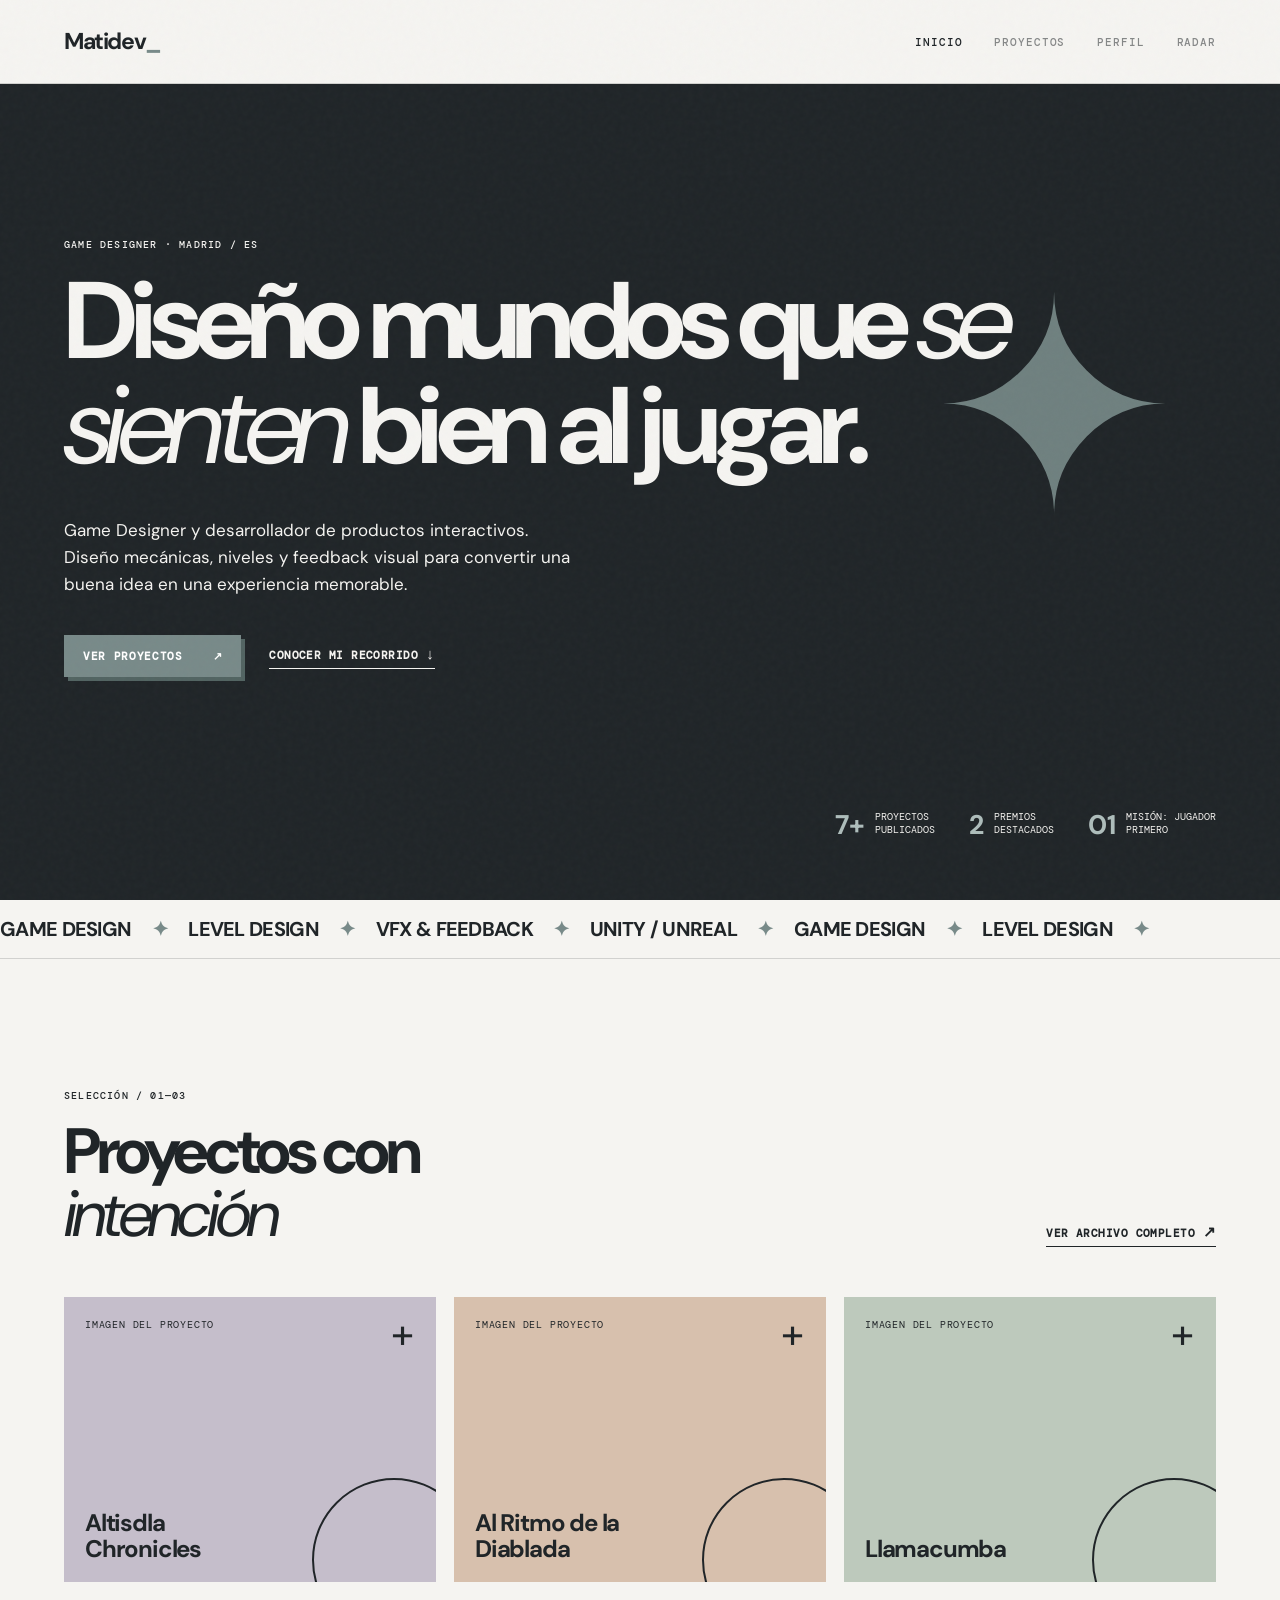
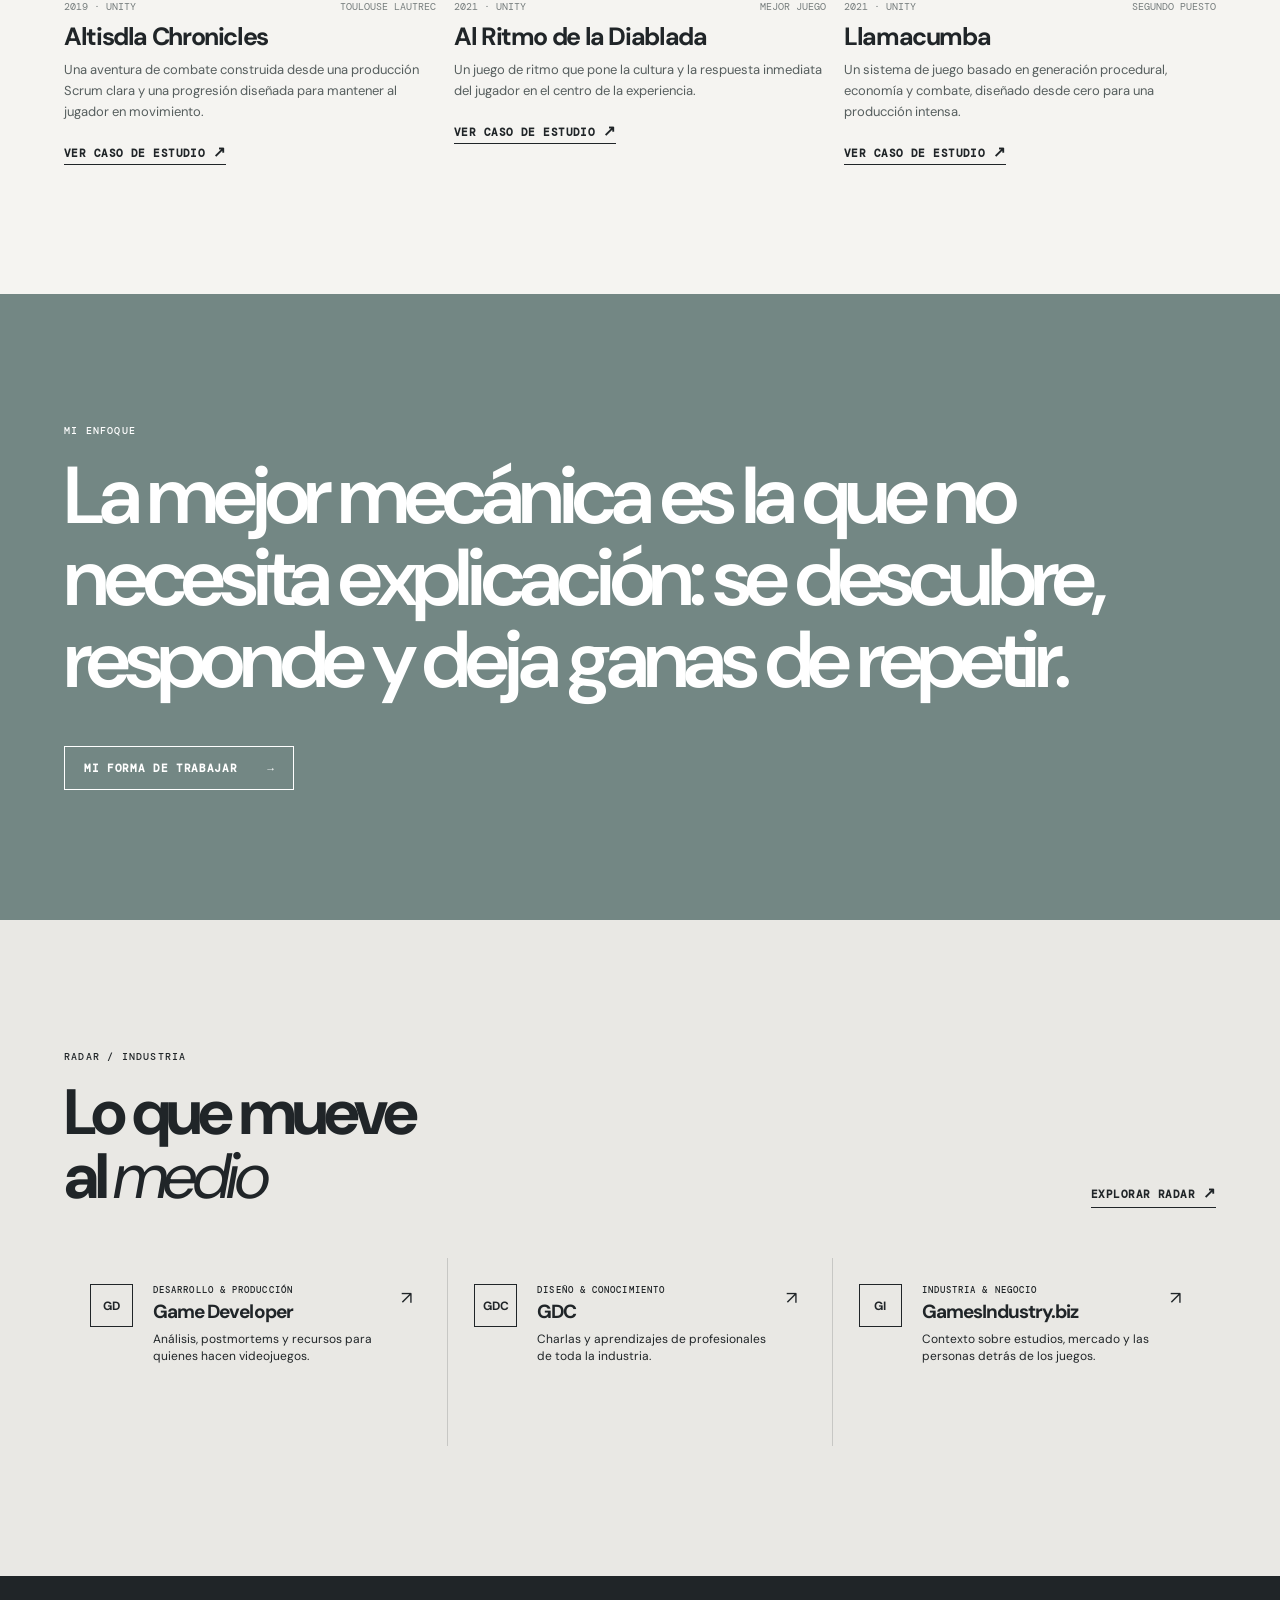
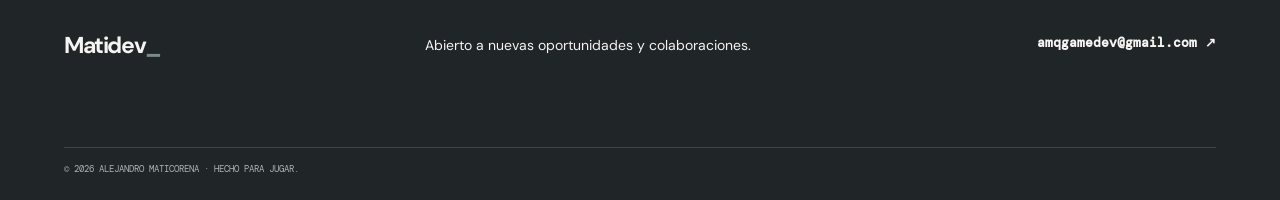
==== index.html @ 4848159c "deploy" ====
<!doctype html>
<html lang="es">
  <head>
    <meta charset="UTF-8" />
    <meta name="viewport" content="width=device-width, initial-scale=1.0" />
    <meta name="description" content="Portfolio de Alejandro Jesús Maticorena Quispe, Game Designer y desarrollador." />
    <title>AJM — Game Designer</title>
    <link rel="preconnect" href="https://fonts.googleapis.com" />
    <link rel="preconnect" href="https://fonts.gstatic.com" crossorigin />
    <link href="https://fonts.googleapis.com/css2?family=DM+Mono:wght@400;500&family=DM+Sans:ital,opsz,wght@0,9..40,400;0,9..40,500;0,9..40,600;0,9..40,700;1,9..40,400&display=swap" rel="stylesheet" />
    <link rel="stylesheet" href="assets/styles.css" />
  </head>
  <body>
    <div class="grain" aria-hidden="true"></div>
    <header class="site-header"><a class="brand" href="index.html">Matidev<span>_</span></a><button class="menu-toggle" aria-label="Abrir menú">MENU</button><nav><a class="active" href="index.html">Inicio</a><a href="projects.html">Proyectos</a><a href="about.html">Perfil</a><a href="blog.html">Radar</a></nav></header>
    <main>
      <section class="hero reveal">
        <p class="eyebrow">GAME DESIGNER · MADRID / ES</p>
        <h1>Diseño mundos que <em>se sienten</em> bien al jugar.</h1>
        <p class="hero-copy">Game Designer y desarrollador de productos interactivos. Diseño mecánicas, niveles y feedback visual para convertir una buena idea en una experiencia memorable.</p>
        <div class="hero-actions"><a class="button button-primary" href="projects.html">Ver proyectos <span>↗</span></a><a class="text-link" href="about.html">Conocer mi recorrido <span>↓</span></a></div>
        <div class="hero-stats"><div><strong>7+</strong><span>proyectos<br>publicados</span></div><div><strong>2</strong><span>premios<br>destacados</span></div><div><strong>01</strong><span>misión: jugador<br>primero</span></div></div>
      </section>
      <section class="marquee" aria-label="Especialidades"><div>GAME DESIGN <i>✦</i> LEVEL DESIGN <i>✦</i> VFX & FEEDBACK <i>✦</i> UNITY / UNREAL <i>✦</i> GAME DESIGN <i>✦</i> LEVEL DESIGN <i>✦</i></div></section>
      <section class="section featured"><div class="section-heading"><div><p class="eyebrow">SELECCIÓN / 01—03</p><h2>Proyectos con<br><em>intención</em></h2></div><a class="text-link" href="projects.html">Ver archivo completo <span>↗</span></a></div><div id="featured-projects" class="project-grid"></div></section>
      <section class="statement reveal"><p class="eyebrow">MI ENFOQUE</p><p>La mejor mecánica es la que no necesita explicación: se descubre, responde y deja ganas de repetir.</p><a href="about.html" class="button button-outline">Mi forma de trabajar <span>→</span></a></section>
      <section class="section radar-preview"><div class="section-heading"><div><p class="eyebrow">RADAR / INDUSTRIA</p><h2>Lo que mueve<br>al <em>medio</em></h2></div><a class="text-link" href="blog.html">Explorar radar <span>↗</span></a></div><div id="home-radar" class="radar-grid"></div></section>
    </main>
    <footer><a class="brand" href="index.html">Matidev<span>_</span></a><p>Abierto a nuevas oportunidades y colaboraciones.</p><a class="footer-mail" href="mailto:amqgamedev@gmail.com">amqgamedev@gmail.com ↗</a><small>© <span id="year"></span> Alejandro Maticorena · Hecho para jugar.</small></footer>
    <script src="assets/data.js"></script><script src="assets/app.js"></script>
  </body>
</html>
---- assets/styles.css ----
:root{--ink:#202528;--paper:#f5f4f1;--accent:#788a89;--accent-dark:#526462;--line:rgba(32,37,40,.17);--muted:#767d7d;--display:'DM Sans',sans-serif;--body:'DM Sans',sans-serif;--mono:'DM Mono',monospace}*{box-sizing:border-box}html{scroll-behavior:smooth}body{margin:0;background:var(--paper);color:var(--ink);font-family:var(--body);font-size:15px;line-height:1.6}.grain{pointer-events:none;position:fixed;inset:0;opacity:.035;z-index:9;background-image:url("data:image/svg+xml,%3Csvg viewBox='0 0 180 180' xmlns='http://www.w3.org/2000/svg'%3E%3Cfilter id='n'%3E%3CfeTurbulence type='fractalNoise' baseFrequency='.9' numOctaves='3' stitchTiles='stitch'/%3E%3C/filter%3E%3Crect width='100%25' height='100%25' filter='url(%23n)' opacity='.75'/%3E%3C/svg%3E")}a{color:inherit;text-decoration:none}.site-header{height:84px;border-bottom:1px solid var(--line);padding:0 max(5vw,28px);display:flex;align-items:center;justify-content:space-between;position:relative;z-index:10}.brand{font:700 23px/1 var(--display);letter-spacing:-1.4px}.brand span{color:var(--accent)}nav{display:flex;gap:32px;font:500 11px var(--mono);text-transform:uppercase;letter-spacing:.08em}nav a{opacity:.52}nav a:hover,nav a.active{opacity:1}.menu-toggle{display:none;background:transparent;border:0;font:500 11px var(--mono)}main{overflow:hidden}.hero{min-height:calc(100vh - 84px);padding:clamp(80px,12vw,160px) max(5vw,28px) 54px;position:relative;background:var(--ink);color:var(--paper)}.hero:after{content:'✦';position:absolute;right:8vw;top:22%;font-size:clamp(100px,23vw,340px);color:var(--accent);line-height:1;opacity:.9}.eyebrow{font:500 10px var(--mono);letter-spacing:.12em;text-transform:uppercase;margin:0 0 18px}.hero h1,.page-intro h1,.project-hero h1{font:700 clamp(47px,8.5vw,118px)/.97 var(--display);letter-spacing:-.07em;max-width:1050px;margin:0;position:relative;z-index:1}.hero h1 em,.page-intro em,.section-heading em,.statement em,.cta-band em{font-family:var(--display);font-weight:400;font-style:italic}.hero-copy{font-size:17px;max-width:510px;margin:37px 0;position:relative;z-index:1}.hero-actions{display:flex;gap:28px;align-items:center;position:relative;z-index:1}.button{display:inline-flex;align-items:center;justify-content:space-between;gap:30px;padding:14px 19px;font:600 11px var(--mono);text-transform:uppercase;letter-spacing:.06em;transition:transform .2s}.button:hover{transform:translate(-3px,-3px)}.button-primary{background:var(--accent);color:#fff;box-shadow:4px 4px 0 var(--accent-dark)}.button-outline{border:1px solid var(--ink)}.text-link,.card-link{font:600 11px var(--mono);text-transform:uppercase;letter-spacing:.04em;border-bottom:1px solid currentColor;padding-bottom:4px}.text-link span,.card-link span{font-size:15px}.hero-stats{position:absolute;right:5vw;bottom:62px;z-index:1;display:flex;gap:34px}.hero-stats div{display:flex;gap:10px;align-items:flex-start}.hero-stats strong{font:700 27px/1 var(--display);color:#aebdbb}.hero-stats span{font:10px/1.25 var(--mono);text-transform:uppercase}.marquee{overflow:hidden;white-space:nowrap;border-bottom:1px solid var(--line);font:700 20px var(--display);letter-spacing:-.035em;padding:16px 0}.marquee div{display:inline-block;animation:slide 22s linear infinite}.marquee i{font-style:normal;color:var(--accent);margin:0 16px}@keyframes slide{to{transform:translateX(-50%)}}.section{padding:130px max(5vw,28px)}.section-heading{display:flex;justify-content:space-between;align-items:end;margin-bottom:50px}.section-heading h2,.cta-band h2,.newsletter h2{font:700 clamp(36px,5vw,68px)/.99 var(--display);letter-spacing:-.065em;margin:0}.project-grid{display:grid;grid-template-columns:repeat(3,1fr);gap:18px}.project-card{min-width:0}.project-visual{display:block;overflow:hidden}.placeholder{height:285px;padding:21px;position:relative;display:flex;flex-direction:column;justify-content:space-between;overflow:hidden;color:var(--ink);transition:transform .35s}.project-visual:hover .placeholder{transform:scale(1.03)}.placeholder:after{content:'';position:absolute;width:160px;height:160px;border:2px solid var(--ink);border-radius:50%;right:-40px;bottom:-60px}.placeholder span{font:10px var(--mono);letter-spacing:.08em}.placeholder strong{font:700 24px/1.05 var(--display);letter-spacing:-.05em;max-width:180px;position:relative;z-index:1}.placeholder i{font:400 42px/1 var(--display);font-style:normal;position:absolute;right:22px;top:16px}.violet{background:#c5becb}.orange{background:#d7c0ad}.lime{background:#bdc9bc}.blue{background:#b8c6cb}.red{background:#cfb8b5}.pink{background:#d7c3cc}.yellow{background:#d8d1b3}.project-info{padding-top:18px}.card-meta{display:flex;justify-content:space-between;gap:12px;font:10px var(--mono);text-transform:uppercase;color:var(--muted);line-height:1.3}.project-info h3{font:700 25px/1.1 var(--display);letter-spacing:-.055em;margin:10px 0}.project-info p{font-size:13px;line-height:1.6;margin:0 0 17px;color:#565e5e}.statement{padding:130px max(5vw,28px);background:#738784;color:#fff}.statement>p:nth-child(2){font:600 clamp(36px,6.3vw,84px)/1.02 var(--display);letter-spacing:-.065em;max-width:1050px;margin:0 0 45px}.statement .button-outline{border-color:#fff}.radar-preview{background:#e9e8e4}.radar-grid{display:grid;grid-template-columns:repeat(3,1fr);gap:1px;background:var(--line)}.media-card{background:#e9e8e4;padding:26px;display:grid;grid-template-columns:46px 1fr 20px;gap:17px;min-height:188px;transition:background .2s}.media-card:hover{background:#d6dddb}.media-mark{width:43px;height:43px;border:1px solid var(--ink);display:grid;place-items:center;font:700 12px var(--display)}.media-card .eyebrow{margin:0 0 6px;font-size:9px}.media-card h3{margin:0;font:700 19px/1 var(--display);letter-spacing:-.05em}.media-card p:not(.eyebrow){margin:10px 0 0;font-size:12px;line-height:1.45}.external{font-size:18px}.page-intro{padding:clamp(75px,12vw,145px) max(5vw,28px) 76px;background:var(--ink);color:var(--paper)}.page-intro>p:last-child{max-width:480px;font-size:16px;margin:36px 0 0}.filters{padding:22px 5vw;border-bottom:1px solid var(--line);display:flex;gap:10px}.filter{background:transparent;border:1px solid var(--line);padding:7px 13px;font:10px var(--mono);text-transform:uppercase;cursor:pointer}.filter.active,.filter:hover{background:var(--ink);border-color:var(--ink);color:var(--paper)}.project-list{padding:0 5vw}.project-row{display:grid;grid-template-columns:minmax(300px,.95fr) 1.05fr;gap:clamp(30px,7vw,120px);padding:55px 0;border-bottom:1px solid var(--line);align-items:center}.project-row .placeholder{height:300px}.project-row .project-info h3{font-size:clamp(28px,4vw,50px)}.project-row .project-info p{font-size:15px;max-width:480px}.cta-band{margin:80px 5vw;padding:80px 6vw;background:#c7d0ce}.cta-band h2{margin:0 0 36px}.project-hero{padding:50px 5vw 60px;background:var(--ink);color:var(--paper)}.back-link{font:500 10px var(--mono);text-transform:uppercase}.project-hero-title{margin-top:90px;max-width:1000px}.project-hero-title>p:last-child{font-size:17px;max-width:600px;margin:30px 0 0}.project-facts{display:grid;grid-template-columns:repeat(3,1fr);max-width:750px;gap:25px;margin:80px 0 0}.project-facts span{font:10px var(--mono);text-transform:uppercase;display:block;color:#a8b0ae;margin-bottom:5px}.project-facts strong{font:600 15px var(--body)}.detail-image{margin:0 5vw;transform:translateY(-25px)}.placeholder-large{height:min(52vw,680px);padding:44px}.placeholder-large strong{font-size:clamp(45px,7vw,100px);max-width:600px}.case-study{padding:100px 12vw;display:grid;grid-template-columns:1fr 2fr;gap:90px}.roles{padding:0;margin:0;list-style:none;font:700 20px/1.4 var(--display);letter-spacing:-.04em}.roles li{border-bottom:1px solid var(--line);padding:7px 0}.large-copy{font:600 clamp(22px,3.2vw,38px)/1.2 var(--display);letter-spacing:-.05em;margin:0}.push-down{margin-top:60px}.bullet-list{padding:0;margin:0;list-style:none}.bullet-list li{border-top:1px solid var(--line);padding:16px 0;font-size:15px}.bullet-list li:before{content:'✦';color:var(--accent);margin-right:13px}.next-project{padding:100px 5vw;background:#e9e8e4}.next-project a{font:700 clamp(38px,7vw,92px)/1 var(--display);letter-spacing:-.075em}.next-project a span{color:var(--accent)}.profile-columns{padding:100px max(5vw,28px);display:grid;grid-template-columns:1.5fr .8fr;gap:13vw}.contact-card{border-top:2px solid var(--ink);padding-top:16px}.contact-card a{display:block;font:600 15px var(--mono);margin:11px 0}.contact-card>p:last-child{margin-top:30px;font-size:13px}.timeline-section,.skills-section{padding:90px max(5vw,28px);border-top:1px solid var(--line)}.timeline article{display:grid;grid-template-columns:160px 1fr;gap:40px;padding:25px 0;border-bottom:1px solid var(--line)}.timeline article>span{font:10px var(--mono)}.timeline h3{font:700 25px/1.1 var(--display);letter-spacing:-.05em;margin:0}.timeline p{font:13px var(--mono);margin:6px 0}.timeline small{color:var(--muted)}.skills-section{background:var(--ink);color:var(--paper)}.skills-grid{display:grid;grid-template-columns:repeat(3,1fr);gap:50px}.skills-grid h3{font:700 25px var(--display);letter-spacing:-.05em;margin:0 0 16px}.skills-grid p{font-size:14px;line-height:1.9;color:#cbd0cf}.radar-list{padding:0 5vw 100px}.radar-list .media-card{background:transparent;border-bottom:1px solid var(--line);padding:30px 0;grid-template-columns:90px 1fr 30px;min-height:0}.radar-list .media-mark{width:67px;height:67px;font-size:16px}.radar-list .media-card:hover{background:transparent;color:var(--accent-dark)}.radar-list .media-card h3{font-size:30px}.radar-list .media-card p:not(.eyebrow){font-size:14px;max-width:550px}.newsletter{margin:0 5vw 100px;padding:70px 7vw;background:#c5becb}.newsletter h2{max-width:760px;margin:0 0 20px}.newsletter>p:last-child{font-size:14px}footer{background:var(--ink);color:var(--paper);padding:58px 5vw 25px;display:grid;grid-template-columns:1fr 1.3fr 1fr;gap:30px;align-items:start}footer p{margin:0;font-size:14px}footer .footer-mail{text-align:right;font:600 13px var(--mono)}footer small{grid-column:1/-1;margin-top:60px;padding-top:15px;border-top:1px solid #444;font:9px var(--mono);color:#aeb4b2;text-transform:uppercase}.reveal,.project-card,.media-card,.timeline article,.skills-grid>div{opacity:0;transform:translateY(18px);transition:opacity .6s ease,transform .6s ease}.visible{opacity:1;transform:none}
@media(max-width:720px){.site-header{height:68px}.menu-toggle{display:block}nav{display:none;position:absolute;top:67px;left:0;right:0;background:var(--ink);color:var(--paper);padding:22px 5vw;flex-direction:column;gap:18px}nav.open{display:flex}.hero{min-height:650px;padding-top:85px}.hero:after{right:-4vw;top:30%;font-size:230px;opacity:.9}.hero-stats{left:5vw;right:auto;bottom:35px;gap:15px}.hero-stats strong{font-size:21px}.section{padding:75px 5vw}.section-heading{display:block}.section-heading .text-link{display:inline-block;margin-top:22px}.project-grid,.radar-grid,.skills-grid{grid-template-columns:1fr}.project-card{margin-bottom:25px}.placeholder{height:260px}.statement{padding:85px 5vw}.page-intro{padding:75px 5vw 60px}.project-row{grid-template-columns:1fr;padding:35px 0;gap:22px}.project-row .placeholder{height:250px}.project-hero{padding:30px 5vw 45px}.project-hero-title{margin-top:65px}.project-facts{margin-top:50px;grid-template-columns:1fr;gap:14px}.detail-image{margin:0 5vw}.placeholder-large{height:370px;padding:25px}.case-study{padding:70px 5vw;grid-template-columns:1fr;gap:45px}.profile-columns{padding:65px 5vw;grid-template-columns:1fr;gap:50px}.timeline-section,.skills-section{padding:65px 5vw}.timeline article{grid-template-columns:1fr;gap:5px}.radar-list .media-card{grid-template-columns:55px 1fr 18px;gap:12px}.radar-list .media-mark{width:48px;height:48px}.radar-list .media-card h3{font-size:23px}.newsletter{margin:0 5vw 65px;padding:45px 8vw}footer{grid-template-columns:1fr;padding:40px 5vw 20px;gap:17px}footer .footer-mail{text-align:left}footer small{margin-top:25px}.hero-actions{gap:17px;align-items:flex-start;flex-direction:column}.hero-copy{font-size:15px}}
.skills-grid{grid-template-columns:repeat(2,1fr);gap:14px}.skills-card{}.skill-card{min-height:255px;padding:26px;border:1px solid rgba(245,244,241,.2);background:rgba(245,244,241,.04);display:flex;flex-direction:column;justify-content:space-between;transition:background .25s,border-color .25s}.skill-card:hover{background:rgba(174,189,187,.12);border-color:#aebdbb}.skill-number{font:500 11px var(--mono);color:#aebdbb;letter-spacing:.1em}.skill-card h3{font-size:clamp(21px,2.4vw,30px)!important;max-width:330px;margin:30px 0 22px!important}.skill-tags{display:flex;flex-wrap:wrap;gap:7px}.skill-tags span{font:500 10px var(--mono);letter-spacing:.02em;border:1px solid rgba(245,244,241,.28);padding:6px 9px;color:#dbe0df;border-radius:2px}@media(max-width:720px){.skills-grid{grid-template-columns:1fr}.skill-card{min-height:220px}}
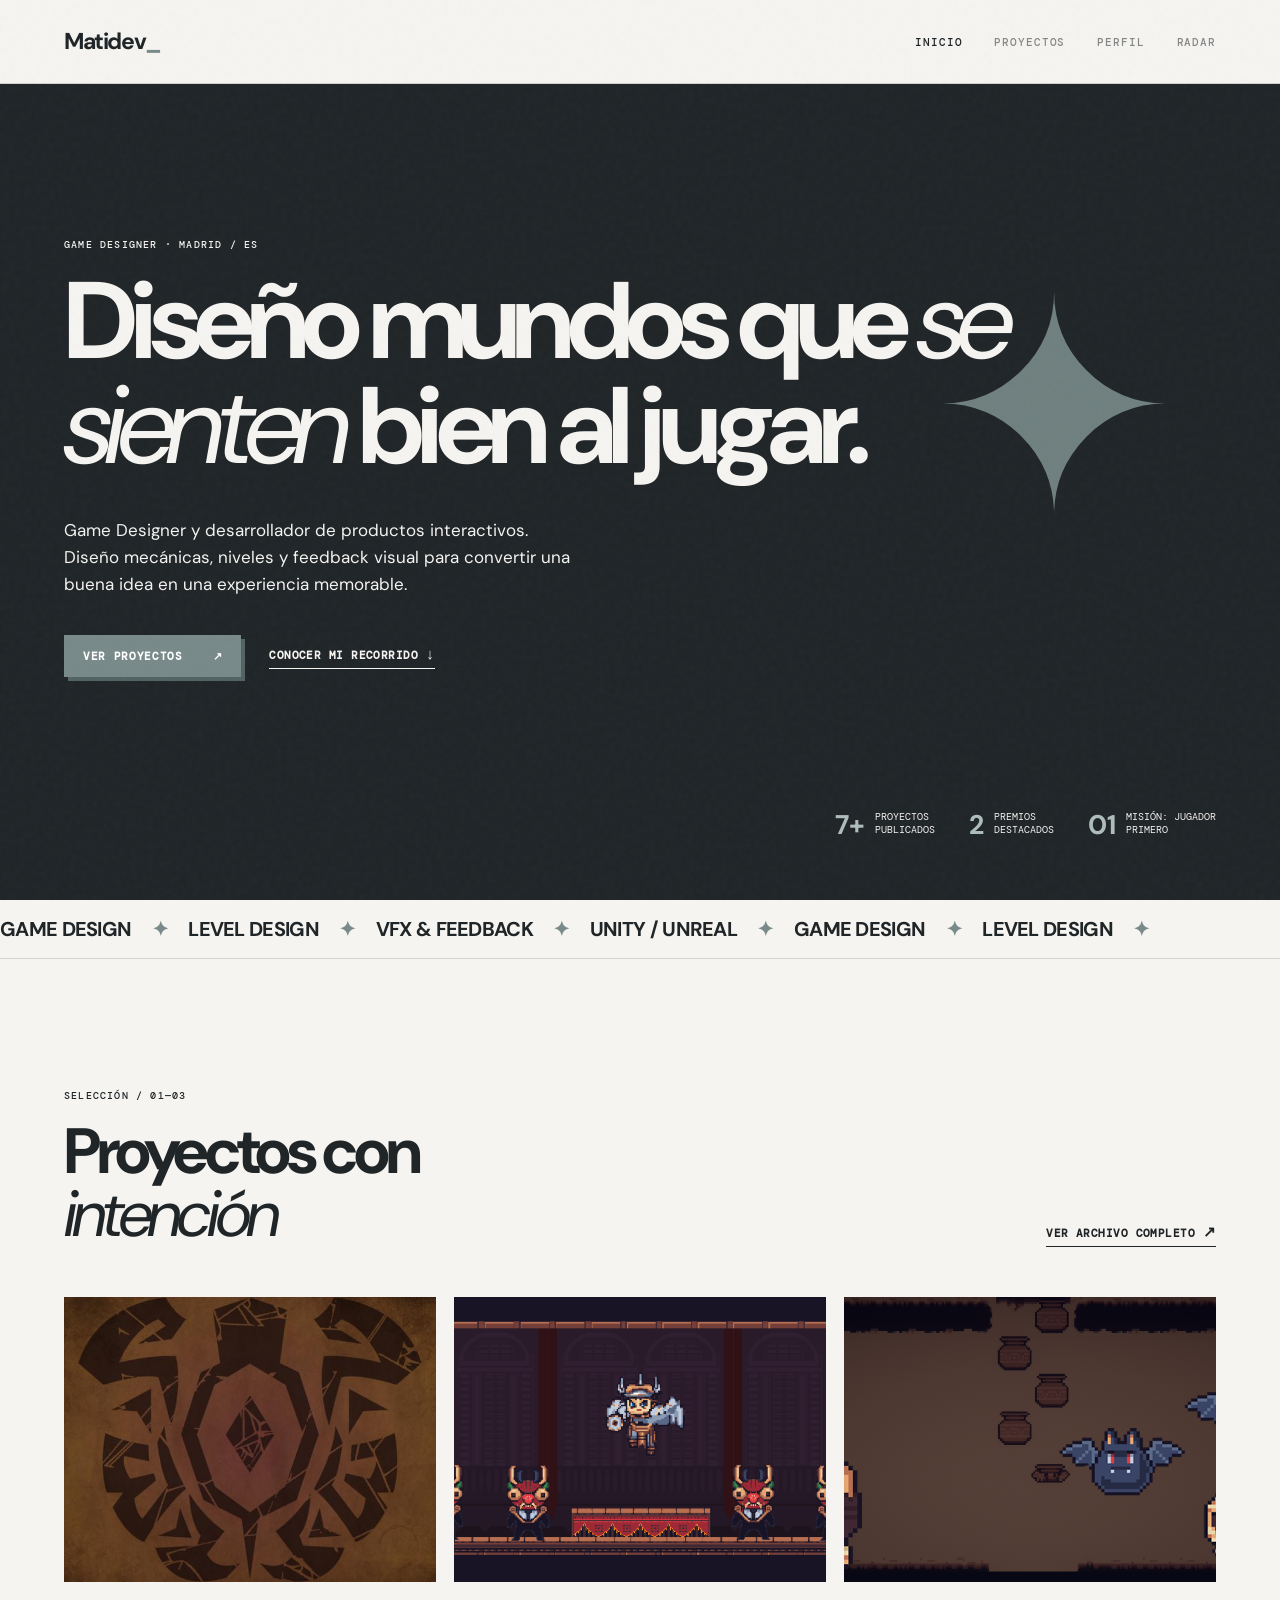
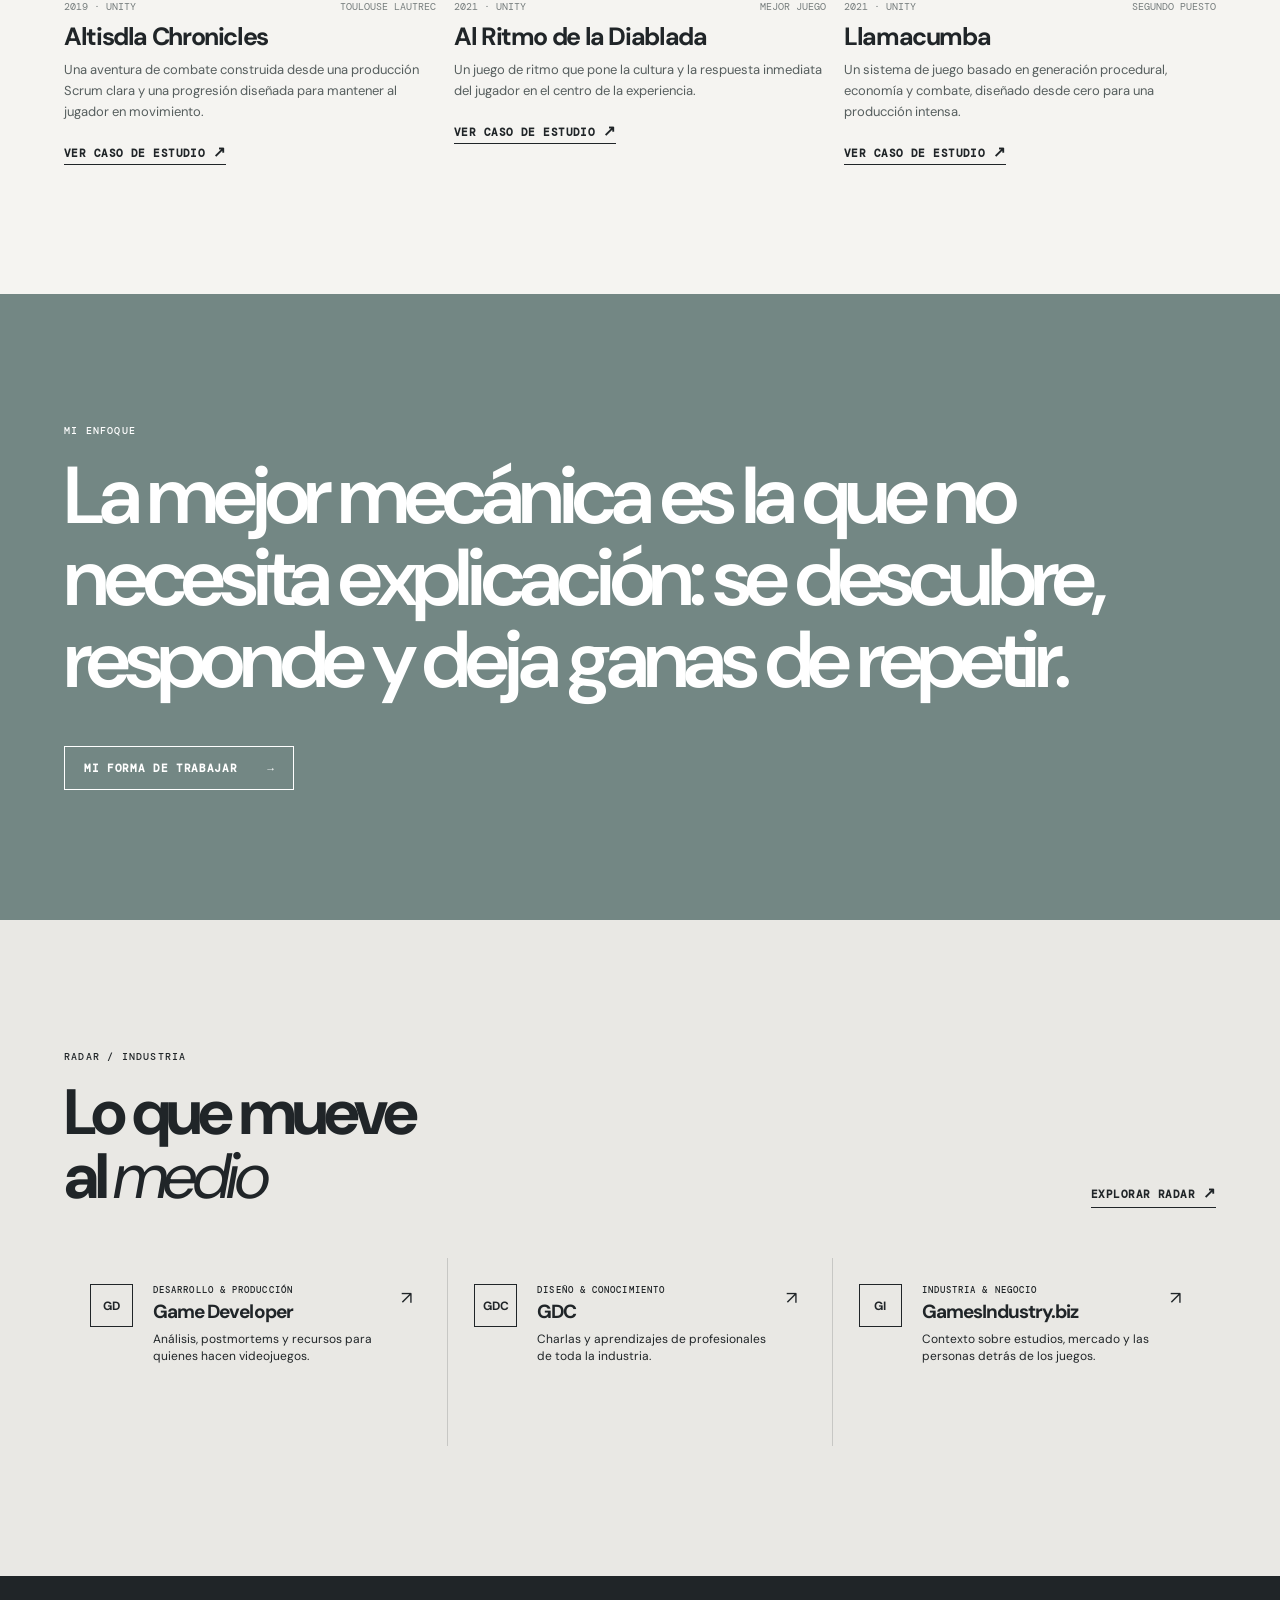
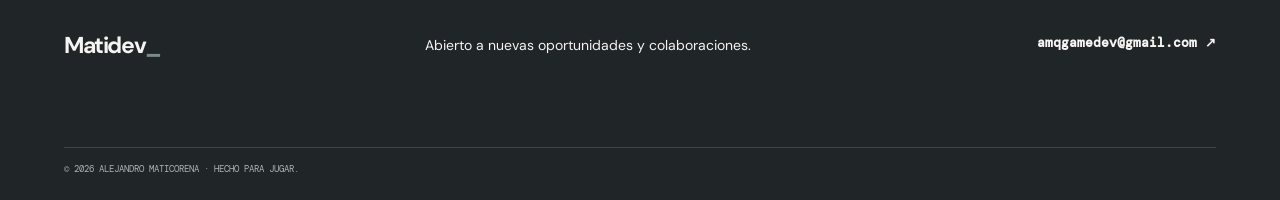
==== commit cbf22622: "cambios guapos." ====
--- a/index.html
+++ b/index.html
@@ -4,7 +4,7 @@
     <meta charset="UTF-8" />
     <meta name="viewport" content="width=device-width, initial-scale=1.0" />
     <meta name="description" content="Portfolio de Alejandro Jesús Maticorena Quispe, Game Designer y desarrollador." />
-    <title>AJM — Game Designer</title>
+    <title>Matidev — Game Designer</title>
     <link rel="preconnect" href="https://fonts.googleapis.com" />
     <link rel="preconnect" href="https://fonts.gstatic.com" crossorigin />
     <link href="https://fonts.googleapis.com/css2?family=DM+Mono:wght@400;500&family=DM+Sans:ital,opsz,wght@0,9..40,400;0,9..40,500;0,9..40,600;0,9..40,700;1,9..40,400&display=swap" rel="stylesheet" />
@@ -12,21 +12,59 @@
   </head>
   <body>
     <div class="grain" aria-hidden="true"></div>
-    <header class="site-header"><a class="brand" href="index.html">Matidev<span>_</span></a><button class="menu-toggle" aria-label="Abrir menú">MENU</button><nav><a class="active" href="index.html">Inicio</a><a href="projects.html">Proyectos</a><a href="about.html">Perfil</a><a href="blog.html">Radar</a></nav></header>
+    <header class="site-header">
+      <a class="brand" href="index.html">Matidev<span>_</span></a><button class="menu-toggle" aria-label="Abrir menú">MENU</button>
+      <nav><a class="active" href="index.html">Inicio</a><a href="projects.html">Proyectos</a><a href="about.html">Perfil</a><a href="blog.html">Radar</a></nav>
+    </header>
     <main>
       <section class="hero reveal">
         <p class="eyebrow">GAME DESIGNER · MADRID / ES</p>
         <h1>Diseño mundos que <em>se sienten</em> bien al jugar.</h1>
         <p class="hero-copy">Game Designer y desarrollador de productos interactivos. Diseño mecánicas, niveles y feedback visual para convertir una buena idea en una experiencia memorable.</p>
-        <div class="hero-actions"><a class="button button-primary" href="projects.html">Ver proyectos <span>↗</span></a><a class="text-link" href="about.html">Conocer mi recorrido <span>↓</span></a></div>
-        <div class="hero-stats"><div><strong>7+</strong><span>proyectos<br>publicados</span></div><div><strong>2</strong><span>premios<br>destacados</span></div><div><strong>01</strong><span>misión: jugador<br>primero</span></div></div>
+        <div class="hero-actions">
+          <a class="button button-primary" href="projects.html">Ver proyectos <span>↗</span></a><a class="text-link" href="about.html">Conocer mi recorrido <span>↓</span></a>
+        </div>
+        <div class="hero-stats">
+          <div><strong>7+</strong><span>proyectos<br />publicados</span></div>
+          <div><strong>2</strong><span>premios<br />destacados</span></div>
+          <div><strong>01</strong><span>misión: jugador<br />primero</span></div>
+        </div>
       </section>
-      <section class="marquee" aria-label="Especialidades"><div>GAME DESIGN <i>✦</i> LEVEL DESIGN <i>✦</i> VFX & FEEDBACK <i>✦</i> UNITY / UNREAL <i>✦</i> GAME DESIGN <i>✦</i> LEVEL DESIGN <i>✦</i></div></section>
-      <section class="section featured"><div class="section-heading"><div><p class="eyebrow">SELECCIÓN / 01—03</p><h2>Proyectos con<br><em>intención</em></h2></div><a class="text-link" href="projects.html">Ver archivo completo <span>↗</span></a></div><div id="featured-projects" class="project-grid"></div></section>
-      <section class="statement reveal"><p class="eyebrow">MI ENFOQUE</p><p>La mejor mecánica es la que no necesita explicación: se descubre, responde y deja ganas de repetir.</p><a href="about.html" class="button button-outline">Mi forma de trabajar <span>→</span></a></section>
-      <section class="section radar-preview"><div class="section-heading"><div><p class="eyebrow">RADAR / INDUSTRIA</p><h2>Lo que mueve<br>al <em>medio</em></h2></div><a class="text-link" href="blog.html">Explorar radar <span>↗</span></a></div><div id="home-radar" class="radar-grid"></div></section>
+      <section class="marquee" aria-label="Especialidades">
+        <div>GAME DESIGN <i>✦</i> LEVEL DESIGN <i>✦</i> VFX & FEEDBACK <i>✦</i> UNITY / UNREAL <i>✦</i> GAME DESIGN <i>✦</i> LEVEL DESIGN <i>✦</i></div>
+      </section>
+      <section class="section featured">
+        <div class="section-heading">
+          <div>
+            <p class="eyebrow">SELECCIÓN / 01—03</p>
+            <h2>Proyectos con<br /><em>intención</em></h2>
+          </div>
+          <a class="text-link" href="projects.html">Ver archivo completo <span>↗</span></a>
+        </div>
+        <div id="featured-projects" class="project-grid"></div>
+      </section>
+      <section class="statement reveal">
+        <p class="eyebrow">MI ENFOQUE</p>
+        <p>La mejor mecánica es la que no necesita explicación: se descubre, responde y deja ganas de repetir.</p>
+        <a href="about.html" class="button button-outline">Mi forma de trabajar <span>→</span></a>
+      </section>
+      <section class="section radar-preview">
+        <div class="section-heading">
+          <div>
+            <p class="eyebrow">RADAR / INDUSTRIA</p>
+            <h2>Lo que mueve<br />al <em>medio</em></h2>
+          </div>
+          <a class="text-link" href="blog.html">Explorar radar <span>↗</span></a>
+        </div>
+        <div id="home-radar" class="radar-grid"></div>
+      </section>
     </main>
-    <footer><a class="brand" href="index.html">Matidev<span>_</span></a><p>Abierto a nuevas oportunidades y colaboraciones.</p><a class="footer-mail" href="mailto:amqgamedev@gmail.com">amqgamedev@gmail.com ↗</a><small>© <span id="year"></span> Alejandro Maticorena · Hecho para jugar.</small></footer>
+    <footer>
+      <a class="brand" href="index.html">Matidev<span>_</span></a>
+      <p>Abierto a nuevas oportunidades y colaboraciones.</p>
+      <a class="footer-mail" href="mailto:amqgamedev@gmail.com">amqgamedev@gmail.com ↗</a>
+      <small>© <span id="year"></span> Alejandro Maticorena · Hecho para jugar.</small>
+    </footer>
     <script src="assets/data.js"></script><script src="assets/app.js"></script>
   </body>
 </html>
--- a/assets/styles.css
+++ b/assets/styles.css
@@ -1,3 +1,1075 @@
-:root{--ink:#202528;--paper:#f5f4f1;--accent:#788a89;--accent-dark:#526462;--line:rgba(32,37,40,.17);--muted:#767d7d;--display:'DM Sans',sans-serif;--body:'DM Sans',sans-serif;--mono:'DM Mono',monospace}*{box-sizing:border-box}html{scroll-behavior:smooth}body{margin:0;background:var(--paper);color:var(--ink);font-family:var(--body);font-size:15px;line-height:1.6}.grain{pointer-events:none;position:fixed;inset:0;opacity:.035;z-index:9;background-image:url("data:image/svg+xml,%3Csvg viewBox='0 0 180 180' xmlns='http://www.w3.org/2000/svg'%3E%3Cfilter id='n'%3E%3CfeTurbulence type='fractalNoise' baseFrequency='.9' numOctaves='3' stitchTiles='stitch'/%3E%3C/filter%3E%3Crect width='100%25' height='100%25' filter='url(%23n)' opacity='.75'/%3E%3C/svg%3E")}a{color:inherit;text-decoration:none}.site-header{height:84px;border-bottom:1px solid var(--line);padding:0 max(5vw,28px);display:flex;align-items:center;justify-content:space-between;position:relative;z-index:10}.brand{font:700 23px/1 var(--display);letter-spacing:-1.4px}.brand span{color:var(--accent)}nav{display:flex;gap:32px;font:500 11px var(--mono);text-transform:uppercase;letter-spacing:.08em}nav a{opacity:.52}nav a:hover,nav a.active{opacity:1}.menu-toggle{display:none;background:transparent;border:0;font:500 11px var(--mono)}main{overflow:hidden}.hero{min-height:calc(100vh - 84px);padding:clamp(80px,12vw,160px) max(5vw,28px) 54px;position:relative;background:var(--ink);color:var(--paper)}.hero:after{content:'✦';position:absolute;right:8vw;top:22%;font-size:clamp(100px,23vw,340px);color:var(--accent);line-height:1;opacity:.9}.eyebrow{font:500 10px var(--mono);letter-spacing:.12em;text-transform:uppercase;margin:0 0 18px}.hero h1,.page-intro h1,.project-hero h1{font:700 clamp(47px,8.5vw,118px)/.97 var(--display);letter-spacing:-.07em;max-width:1050px;margin:0;position:relative;z-index:1}.hero h1 em,.page-intro em,.section-heading em,.statement em,.cta-band em{font-family:var(--display);font-weight:400;font-style:italic}.hero-copy{font-size:17px;max-width:510px;margin:37px 0;position:relative;z-index:1}.hero-actions{display:flex;gap:28px;align-items:center;position:relative;z-index:1}.button{display:inline-flex;align-items:center;justify-content:space-between;gap:30px;padding:14px 19px;font:600 11px var(--mono);text-transform:uppercase;letter-spacing:.06em;transition:transform .2s}.button:hover{transform:translate(-3px,-3px)}.button-primary{background:var(--accent);color:#fff;box-shadow:4px 4px 0 var(--accent-dark)}.button-outline{border:1px solid var(--ink)}.text-link,.card-link{font:600 11px var(--mono);text-transform:uppercase;letter-spacing:.04em;border-bottom:1px solid currentColor;padding-bottom:4px}.text-link span,.card-link span{font-size:15px}.hero-stats{position:absolute;right:5vw;bottom:62px;z-index:1;display:flex;gap:34px}.hero-stats div{display:flex;gap:10px;align-items:flex-start}.hero-stats strong{font:700 27px/1 var(--display);color:#aebdbb}.hero-stats span{font:10px/1.25 var(--mono);text-transform:uppercase}.marquee{overflow:hidden;white-space:nowrap;border-bottom:1px solid var(--line);font:700 20px var(--display);letter-spacing:-.035em;padding:16px 0}.marquee div{display:inline-block;animation:slide 22s linear infinite}.marquee i{font-style:normal;color:var(--accent);margin:0 16px}@keyframes slide{to{transform:translateX(-50%)}}.section{padding:130px max(5vw,28px)}.section-heading{display:flex;justify-content:space-between;align-items:end;margin-bottom:50px}.section-heading h2,.cta-band h2,.newsletter h2{font:700 clamp(36px,5vw,68px)/.99 var(--display);letter-spacing:-.065em;margin:0}.project-grid{display:grid;grid-template-columns:repeat(3,1fr);gap:18px}.project-card{min-width:0}.project-visual{display:block;overflow:hidden}.placeholder{height:285px;padding:21px;position:relative;display:flex;flex-direction:column;justify-content:space-between;overflow:hidden;color:var(--ink);transition:transform .35s}.project-visual:hover .placeholder{transform:scale(1.03)}.placeholder:after{content:'';position:absolute;width:160px;height:160px;border:2px solid var(--ink);border-radius:50%;right:-40px;bottom:-60px}.placeholder span{font:10px var(--mono);letter-spacing:.08em}.placeholder strong{font:700 24px/1.05 var(--display);letter-spacing:-.05em;max-width:180px;position:relative;z-index:1}.placeholder i{font:400 42px/1 var(--display);font-style:normal;position:absolute;right:22px;top:16px}.violet{background:#c5becb}.orange{background:#d7c0ad}.lime{background:#bdc9bc}.blue{background:#b8c6cb}.red{background:#cfb8b5}.pink{background:#d7c3cc}.yellow{background:#d8d1b3}.project-info{padding-top:18px}.card-meta{display:flex;justify-content:space-between;gap:12px;font:10px var(--mono);text-transform:uppercase;color:var(--muted);line-height:1.3}.project-info h3{font:700 25px/1.1 var(--display);letter-spacing:-.055em;margin:10px 0}.project-info p{font-size:13px;line-height:1.6;margin:0 0 17px;color:#565e5e}.statement{padding:130px max(5vw,28px);background:#738784;color:#fff}.statement>p:nth-child(2){font:600 clamp(36px,6.3vw,84px)/1.02 var(--display);letter-spacing:-.065em;max-width:1050px;margin:0 0 45px}.statement .button-outline{border-color:#fff}.radar-preview{background:#e9e8e4}.radar-grid{display:grid;grid-template-columns:repeat(3,1fr);gap:1px;background:var(--line)}.media-card{background:#e9e8e4;padding:26px;display:grid;grid-template-columns:46px 1fr 20px;gap:17px;min-height:188px;transition:background .2s}.media-card:hover{background:#d6dddb}.media-mark{width:43px;height:43px;border:1px solid var(--ink);display:grid;place-items:center;font:700 12px var(--display)}.media-card .eyebrow{margin:0 0 6px;font-size:9px}.media-card h3{margin:0;font:700 19px/1 var(--display);letter-spacing:-.05em}.media-card p:not(.eyebrow){margin:10px 0 0;font-size:12px;line-height:1.45}.external{font-size:18px}.page-intro{padding:clamp(75px,12vw,145px) max(5vw,28px) 76px;background:var(--ink);color:var(--paper)}.page-intro>p:last-child{max-width:480px;font-size:16px;margin:36px 0 0}.filters{padding:22px 5vw;border-bottom:1px solid var(--line);display:flex;gap:10px}.filter{background:transparent;border:1px solid var(--line);padding:7px 13px;font:10px var(--mono);text-transform:uppercase;cursor:pointer}.filter.active,.filter:hover{background:var(--ink);border-color:var(--ink);color:var(--paper)}.project-list{padding:0 5vw}.project-row{display:grid;grid-template-columns:minmax(300px,.95fr) 1.05fr;gap:clamp(30px,7vw,120px);padding:55px 0;border-bottom:1px solid var(--line);align-items:center}.project-row .placeholder{height:300px}.project-row .project-info h3{font-size:clamp(28px,4vw,50px)}.project-row .project-info p{font-size:15px;max-width:480px}.cta-band{margin:80px 5vw;padding:80px 6vw;background:#c7d0ce}.cta-band h2{margin:0 0 36px}.project-hero{padding:50px 5vw 60px;background:var(--ink);color:var(--paper)}.back-link{font:500 10px var(--mono);text-transform:uppercase}.project-hero-title{margin-top:90px;max-width:1000px}.project-hero-title>p:last-child{font-size:17px;max-width:600px;margin:30px 0 0}.project-facts{display:grid;grid-template-columns:repeat(3,1fr);max-width:750px;gap:25px;margin:80px 0 0}.project-facts span{font:10px var(--mono);text-transform:uppercase;display:block;color:#a8b0ae;margin-bottom:5px}.project-facts strong{font:600 15px var(--body)}.detail-image{margin:0 5vw;transform:translateY(-25px)}.placeholder-large{height:min(52vw,680px);padding:44px}.placeholder-large strong{font-size:clamp(45px,7vw,100px);max-width:600px}.case-study{padding:100px 12vw;display:grid;grid-template-columns:1fr 2fr;gap:90px}.roles{padding:0;margin:0;list-style:none;font:700 20px/1.4 var(--display);letter-spacing:-.04em}.roles li{border-bottom:1px solid var(--line);padding:7px 0}.large-copy{font:600 clamp(22px,3.2vw,38px)/1.2 var(--display);letter-spacing:-.05em;margin:0}.push-down{margin-top:60px}.bullet-list{padding:0;margin:0;list-style:none}.bullet-list li{border-top:1px solid var(--line);padding:16px 0;font-size:15px}.bullet-list li:before{content:'✦';color:var(--accent);margin-right:13px}.next-project{padding:100px 5vw;background:#e9e8e4}.next-project a{font:700 clamp(38px,7vw,92px)/1 var(--display);letter-spacing:-.075em}.next-project a span{color:var(--accent)}.profile-columns{padding:100px max(5vw,28px);display:grid;grid-template-columns:1.5fr .8fr;gap:13vw}.contact-card{border-top:2px solid var(--ink);padding-top:16px}.contact-card a{display:block;font:600 15px var(--mono);margin:11px 0}.contact-card>p:last-child{margin-top:30px;font-size:13px}.timeline-section,.skills-section{padding:90px max(5vw,28px);border-top:1px solid var(--line)}.timeline article{display:grid;grid-template-columns:160px 1fr;gap:40px;padding:25px 0;border-bottom:1px solid var(--line)}.timeline article>span{font:10px var(--mono)}.timeline h3{font:700 25px/1.1 var(--display);letter-spacing:-.05em;margin:0}.timeline p{font:13px var(--mono);margin:6px 0}.timeline small{color:var(--muted)}.skills-section{background:var(--ink);color:var(--paper)}.skills-grid{display:grid;grid-template-columns:repeat(3,1fr);gap:50px}.skills-grid h3{font:700 25px var(--display);letter-spacing:-.05em;margin:0 0 16px}.skills-grid p{font-size:14px;line-height:1.9;color:#cbd0cf}.radar-list{padding:0 5vw 100px}.radar-list .media-card{background:transparent;border-bottom:1px solid var(--line);padding:30px 0;grid-template-columns:90px 1fr 30px;min-height:0}.radar-list .media-mark{width:67px;height:67px;font-size:16px}.radar-list .media-card:hover{background:transparent;color:var(--accent-dark)}.radar-list .media-card h3{font-size:30px}.radar-list .media-card p:not(.eyebrow){font-size:14px;max-width:550px}.newsletter{margin:0 5vw 100px;padding:70px 7vw;background:#c5becb}.newsletter h2{max-width:760px;margin:0 0 20px}.newsletter>p:last-child{font-size:14px}footer{background:var(--ink);color:var(--paper);padding:58px 5vw 25px;display:grid;grid-template-columns:1fr 1.3fr 1fr;gap:30px;align-items:start}footer p{margin:0;font-size:14px}footer .footer-mail{text-align:right;font:600 13px var(--mono)}footer small{grid-column:1/-1;margin-top:60px;padding-top:15px;border-top:1px solid #444;font:9px var(--mono);color:#aeb4b2;text-transform:uppercase}.reveal,.project-card,.media-card,.timeline article,.skills-grid>div{opacity:0;transform:translateY(18px);transition:opacity .6s ease,transform .6s ease}.visible{opacity:1;transform:none}
-@media(max-width:720px){.site-header{height:68px}.menu-toggle{display:block}nav{display:none;position:absolute;top:67px;left:0;right:0;background:var(--ink);color:var(--paper);padding:22px 5vw;flex-direction:column;gap:18px}nav.open{display:flex}.hero{min-height:650px;padding-top:85px}.hero:after{right:-4vw;top:30%;font-size:230px;opacity:.9}.hero-stats{left:5vw;right:auto;bottom:35px;gap:15px}.hero-stats strong{font-size:21px}.section{padding:75px 5vw}.section-heading{display:block}.section-heading .text-link{display:inline-block;margin-top:22px}.project-grid,.radar-grid,.skills-grid{grid-template-columns:1fr}.project-card{margin-bottom:25px}.placeholder{height:260px}.statement{padding:85px 5vw}.page-intro{padding:75px 5vw 60px}.project-row{grid-template-columns:1fr;padding:35px 0;gap:22px}.project-row .placeholder{height:250px}.project-hero{padding:30px 5vw 45px}.project-hero-title{margin-top:65px}.project-facts{margin-top:50px;grid-template-columns:1fr;gap:14px}.detail-image{margin:0 5vw}.placeholder-large{height:370px;padding:25px}.case-study{padding:70px 5vw;grid-template-columns:1fr;gap:45px}.profile-columns{padding:65px 5vw;grid-template-columns:1fr;gap:50px}.timeline-section,.skills-section{padding:65px 5vw}.timeline article{grid-template-columns:1fr;gap:5px}.radar-list .media-card{grid-template-columns:55px 1fr 18px;gap:12px}.radar-list .media-mark{width:48px;height:48px}.radar-list .media-card h3{font-size:23px}.newsletter{margin:0 5vw 65px;padding:45px 8vw}footer{grid-template-columns:1fr;padding:40px 5vw 20px;gap:17px}footer .footer-mail{text-align:left}footer small{margin-top:25px}.hero-actions{gap:17px;align-items:flex-start;flex-direction:column}.hero-copy{font-size:15px}}
-.skills-grid{grid-template-columns:repeat(2,1fr);gap:14px}.skills-card{}.skill-card{min-height:255px;padding:26px;border:1px solid rgba(245,244,241,.2);background:rgba(245,244,241,.04);display:flex;flex-direction:column;justify-content:space-between;transition:background .25s,border-color .25s}.skill-card:hover{background:rgba(174,189,187,.12);border-color:#aebdbb}.skill-number{font:500 11px var(--mono);color:#aebdbb;letter-spacing:.1em}.skill-card h3{font-size:clamp(21px,2.4vw,30px)!important;max-width:330px;margin:30px 0 22px!important}.skill-tags{display:flex;flex-wrap:wrap;gap:7px}.skill-tags span{font:500 10px var(--mono);letter-spacing:.02em;border:1px solid rgba(245,244,241,.28);padding:6px 9px;color:#dbe0df;border-radius:2px}@media(max-width:720px){.skills-grid{grid-template-columns:1fr}.skill-card{min-height:220px}}
+/* VARIABLES Y ESTILOS GLOBALES */
+:root {
+  --ink: #202528;
+  --paper: #f5f4f1;
+  --accent: #788a89;
+  --accent-dark: #526462;
+  --line: rgba(32, 37, 40, .17);
+  --muted: #767d7d;
+  --display: 'DM Sans', sans-serif;
+  --body: 'DM Sans', sans-serif;
+  --mono: 'DM Mono', monospace
+}
+
+* {
+  box-sizing: border-box
+}
+
+html {
+  scroll-behavior: smooth
+}
+
+body {
+  margin: 0;
+  background: var(--paper);
+  color: var(--ink);
+  font-family: var(--body);
+  font-size: 15px;
+  line-height: 1.6
+}
+
+.grain {
+  pointer-events: none;
+  position: fixed;
+  inset: 0;
+  opacity: .035;
+  z-index: 9;
+  background-image: url("data:image/svg+xml,%3Csvg viewBox='0 0 180 180' xmlns='http://www.w3.org/2000/svg'%3E%3Cfilter id='n'%3E%3CfeTurbulence type='fractalNoise' baseFrequency='.9' numOctaves='3' stitchTiles='stitch'/%3E%3C/filter%3E%3Crect width='100%25' height='100%25' filter='url(%23n)' opacity='.75'/%3E%3C/svg%3E")
+}
+
+a {
+  color: inherit;
+  text-decoration: none
+}
+
+/* CABECERA Y NAVEGACIÓN */
+.site-header {
+  height: 84px;
+  border-bottom: 1px solid var(--line);
+  padding: 0 max(5vw, 28px);
+  display: flex;
+  align-items: center;
+  justify-content: space-between;
+  position: relative;
+  z-index: 10
+}
+
+.brand {
+  font: 700 23px/1 var(--display);
+  letter-spacing: -1.4px
+}
+
+.brand span {
+  color: var(--accent)
+}
+
+nav {
+  display: flex;
+  gap: 32px;
+  font: 500 11px var(--mono);
+  text-transform: uppercase;
+  letter-spacing: .08em
+}
+
+nav a {
+  opacity: .52
+}
+
+nav a:hover,
+nav a.active {
+  opacity: 1
+}
+
+.menu-toggle {
+  display: none;
+  background: transparent;
+  border: 0;
+  font: 500 11px var(--mono)
+}
+
+main {
+  overflow: hidden
+}
+
+/* SECCIÓN HERO */
+.hero {
+  min-height: calc(100vh - 84px);
+  padding: clamp(80px, 12vw, 160px) max(5vw, 28px) 54px;
+  position: relative;
+  background: var(--ink);
+  color: var(--paper)
+}
+
+.hero:after {
+  content: '✦';
+  position: absolute;
+  right: 8vw;
+  top: 22%;
+  font-size: clamp(100px, 23vw, 340px);
+  color: var(--accent);
+  line-height: 1;
+  opacity: .9
+}
+
+.eyebrow {
+  font: 500 10px var(--mono);
+  letter-spacing: .12em;
+  text-transform: uppercase;
+  margin: 0 0 18px
+}
+
+.hero h1,
+.page-intro h1,
+.project-hero h1 {
+  font: 700 clamp(47px, 8.5vw, 118px)/.97 var(--display);
+  letter-spacing: -.07em;
+  max-width: 1050px;
+  margin: 0;
+  position: relative;
+  z-index: 1
+}
+
+.hero h1 em,
+.page-intro em,
+.section-heading em,
+.statement em,
+.cta-band em {
+  font-family: var(--display);
+  font-weight: 400;
+  font-style: italic
+}
+
+.hero-copy {
+  font-size: 17px;
+  max-width: 510px;
+  margin: 37px 0;
+  position: relative;
+  z-index: 1
+}
+
+.hero-actions {
+  display: flex;
+  gap: 28px;
+  align-items: center;
+  position: relative;
+  z-index: 1
+}
+
+.button {
+  display: inline-flex;
+  align-items: center;
+  justify-content: space-between;
+  gap: 30px;
+  padding: 14px 19px;
+  font: 600 11px var(--mono);
+  text-transform: uppercase;
+  letter-spacing: .06em;
+  transition: transform .2s
+}
+
+.button:hover {
+  transform: translate(-3px, -3px)
+}
+
+.button-primary {
+  background: var(--accent);
+  color: #fff;
+  box-shadow: 4px 4px 0 var(--accent-dark)
+}
+
+.button-outline {
+  border: 1px solid var(--ink)
+}
+
+.text-link,
+.card-link {
+  font: 600 11px var(--mono);
+  text-transform: uppercase;
+  letter-spacing: .04em;
+  border-bottom: 1px solid currentColor;
+  padding-bottom: 4px
+}
+
+.text-link span,
+.card-link span {
+  font-size: 15px
+}
+
+.hero-stats {
+  position: absolute;
+  right: 5vw;
+  bottom: 62px;
+  z-index: 1;
+  display: flex;
+  gap: 34px
+}
+
+.hero-stats div {
+  display: flex;
+  gap: 10px;
+  align-items: flex-start
+}
+
+.hero-stats strong {
+  font: 700 27px/1 var(--display);
+  color: #aebdbb
+}
+
+.hero-stats span {
+  font: 10px/1.25 var(--mono);
+  text-transform: uppercase
+}
+
+/* MARQUESINA */
+.marquee {
+  overflow: hidden;
+  white-space: nowrap;
+  border-bottom: 1px solid var(--line);
+  font: 700 20px var(--display);
+  letter-spacing: -.035em;
+  padding: 16px 0
+}
+
+.marquee div {
+  display: inline-block;
+  animation: slide 22s linear infinite
+}
+
+.marquee i {
+  font-style: normal;
+  color: var(--accent);
+  margin: 0 16px
+}
+
+@keyframes slide {
+  to {
+    transform: translateX(-50%)
+  }
+}
+
+/* SECCIONES Y TARJETAS DE PROYECTO */
+.section {
+  padding: 130px max(5vw, 28px)
+}
+
+.section-heading {
+  display: flex;
+  justify-content: space-between;
+  align-items: end;
+  margin-bottom: 50px
+}
+
+.section-heading h2,
+.cta-band h2,
+.newsletter h2 {
+  font: 700 clamp(36px, 5vw, 68px)/.99 var(--display);
+  letter-spacing: -.065em;
+  margin: 0
+}
+
+.project-grid {
+  display: grid;
+  grid-template-columns: repeat(3, 1fr);
+  gap: 18px
+}
+
+.project-card {
+  min-width: 0
+}
+
+.project-visual {
+  display: block;
+  overflow: hidden;
+  height: 285px;
+  background-color: var(--line);
+}
+
+.project-row .project-visual {
+  height: 300px;
+}
+
+.project-visual img {
+  display: block;
+  width: 100%;
+  height: 100%;
+  object-fit: cover;
+  object-position: center;
+  transition: transform .35s;
+}
+
+.project-visual:hover img {
+  transform: scale(1.03);
+}
+
+.placeholder {
+  height: 285px;
+  padding: 21px;
+  position: relative;
+  display: flex;
+  flex-direction: column;
+  justify-content: space-between;
+  overflow: hidden;
+  color: var(--ink);
+  transition: transform .35s
+}
+
+.project-visual:hover .placeholder {
+  transform: scale(1.03)
+}
+
+.placeholder:after {
+  content: '';
+  position: absolute;
+  width: 160px;
+  height: 160px;
+  border: 2px solid var(--ink);
+  border-radius: 50%;
+  right: -40px;
+  bottom: -60px
+}
+
+.placeholder span {
+  font: 10px var(--mono);
+  letter-spacing: .08em
+}
+
+.placeholder strong {
+  font: 700 24px/1.05 var(--display);
+  letter-spacing: -.05em;
+  max-width: 180px;
+  position: relative;
+  z-index: 1
+}
+
+.placeholder i {
+  font: 400 42px/1 var(--display);
+  font-style: normal;
+  position: absolute;
+  right: 22px;
+  top: 16px
+}
+
+.violet {
+  background: #c5becb
+}
+
+.orange {
+  background: #d7c0ad
+}
+
+.lime {
+  background: #bdc9bc
+}
+
+.blue {
+  background: #b8c6cb
+}
+
+.red {
+  background: #cfb8b5
+}
+
+.pink {
+  background: #d7c3cc
+}
+
+.yellow {
+  background: #d8d1b3
+}
+
+.project-info {
+  padding-top: 18px
+}
+
+.card-meta {
+  display: flex;
+  justify-content: space-between;
+  gap: 12px;
+  font: 10px var(--mono);
+  text-transform: uppercase;
+  color: var(--muted);
+  line-height: 1.3
+}
+
+.project-info h3 {
+  font: 700 25px/1.1 var(--display);
+  letter-spacing: -.055em;
+  margin: 10px 0
+}
+
+.project-info p {
+  font-size: 13px;
+  line-height: 1.6;
+  margin: 0 0 17px;
+  color: #565e5e
+}
+
+/* COMPONENTES DE PÁGINA */
+.statement {
+  padding: 130px max(5vw, 28px);
+  background: #738784;
+  color: #fff
+}
+
+.statement>p:nth-child(2) {
+  font: 600 clamp(36px, 6.3vw, 84px)/1.02 var(--display);
+  letter-spacing: -.065em;
+  max-width: 1050px;
+  margin: 0 0 45px
+}
+
+.statement .button-outline {
+  border-color: #fff
+}
+
+.radar-preview {
+  background: #e9e8e4
+}
+
+.radar-grid {
+  display: grid;
+  grid-template-columns: repeat(3, 1fr);
+  gap: 1px;
+  background: var(--line)
+}
+
+.media-card {
+  background: #e9e8e4;
+  padding: 26px;
+  display: grid;
+  grid-template-columns: 46px 1fr 20px;
+  gap: 17px;
+  min-height: 188px;
+  transition: background .2s
+}
+
+.media-card:hover {
+  background: #d6dddb
+}
+
+.media-mark {
+  width: 43px;
+  height: 43px;
+  border: 1px solid var(--ink);
+  display: grid;
+  place-items: center;
+  font: 700 12px var(--display)
+}
+
+.media-card .eyebrow {
+  margin: 0 0 6px;
+  font-size: 9px
+}
+
+.media-card h3 {
+  margin: 0;
+  font: 700 19px/1 var(--display);
+  letter-spacing: -.05em
+}
+
+.media-card p:not(.eyebrow) {
+  margin: 10px 0 0;
+  font-size: 12px;
+  line-height: 1.45
+}
+
+.external {
+  font-size: 18px
+}
+
+.page-intro {
+  padding: clamp(75px, 12vw, 145px) max(5vw, 28px) 76px;
+  background: var(--ink);
+  color: var(--paper)
+}
+
+.page-intro>p:last-child {
+  max-width: 480px;
+  font-size: 16px;
+  margin: 36px 0 0
+}
+
+/* PÁGINA DE PROYECTOS */
+.filters {
+  padding: 22px 5vw;
+  border-bottom: 1px solid var(--line);
+  display: flex;
+  gap: 10px
+}
+
+.filter {
+  background: transparent;
+  border: 1px solid var(--line);
+  padding: 7px 13px;
+  font: 10px var(--mono);
+  text-transform: uppercase;
+  cursor: pointer
+}
+
+.filter.active,
+.filter:hover {
+  background: var(--ink);
+  border-color: var(--ink);
+  color: var(--paper)
+}
+
+.project-list {
+  padding: 0 5vw
+}
+
+.project-row {
+  display: grid;
+  grid-template-columns: minmax(300px, .95fr) 1.05fr;
+  gap: clamp(30px, 7vw, 120px);
+  padding: 55px 0;
+  border-bottom: 1px solid var(--line);
+  align-items: center
+}
+
+.project-row .placeholder {
+  height: 300px
+}
+
+.project-row .project-info h3 {
+  font-size: clamp(28px, 4vw, 50px)
+}
+
+.project-row .project-info p {
+  font-size: 15px;
+  max-width: 480px
+}
+
+.cta-band {
+  margin: 80px 5vw;
+  padding: 80px 6vw;
+  background: #c7d0ce
+}
+
+.cta-band h2 {
+  margin: 0 0 36px
+}
+
+/* DETALLE DE PROYECTO */
+.project-hero {
+  padding: 50px 5vw 60px;
+  background: var(--ink);
+  color: var(--paper)
+}
+
+.back-link {
+  font: 500 10px var(--mono);
+  text-transform: uppercase
+}
+
+.project-hero-title {
+  margin-top: 90px;
+  max-width: 1000px
+}
+
+.project-hero-title>p:last-child {
+  font-size: 17px;
+  max-width: 600px;
+  margin: 30px 0 0
+}
+
+.project-facts {
+  display: grid;
+  grid-template-columns: repeat(3, 1fr);
+  max-width: 750px;
+  gap: 25px;
+  margin: 80px 0 0
+}
+
+.project-facts span {
+  font: 10px var(--mono);
+  text-transform: uppercase;
+  display: block;
+  color: #a8b0ae;
+  margin-bottom: 5px
+}
+
+.project-facts strong {
+  font: 600 15px var(--body)
+}
+
+.detail-image {
+  margin: 0 5vw;
+  transform: translateY(-25px)
+}
+
+.detail-image img {
+  width: 100%;
+  height: min(52vw, 680px);
+  object-fit: cover;
+  object-position: center;
+}
+
+.placeholder-large {
+  height: min(52vw, 680px);
+  padding: 44px
+}
+
+.placeholder-large strong {
+  font-size: clamp(45px, 7vw, 100px);
+  max-width: 600px
+}
+
+.case-study {
+  padding: 100px 12vw;
+  display: grid;
+  grid-template-columns: 1fr 2fr;
+  gap: 90px
+}
+
+.roles {
+  padding: 0;
+  margin: 0;
+  list-style: none;
+  font: 700 20px/1.4 var(--display);
+  letter-spacing: -.04em
+}
+
+.roles li {
+  border-bottom: 1px solid var(--line);
+  padding: 7px 0
+}
+
+.large-copy {
+  font: 600 clamp(22px, 3.2vw, 38px)/1.2 var(--display);
+  letter-spacing: -.05em;
+  margin: 0
+}
+
+.push-down {
+  margin-top: 60px
+}
+
+.bullet-list {
+  padding: 0;
+  margin: 0;
+  list-style: none
+}
+
+.bullet-list li {
+  border-top: 1px solid var(--line);
+  padding: 16px 0;
+  font-size: 15px
+}
+
+.bullet-list li:before {
+  content: '✦';
+  color: var(--accent);
+  margin-right: 13px
+}
+
+.next-project {
+  padding: 100px 5vw;
+  background: #e9e8e4
+}
+
+.next-project a {
+  font: 700 clamp(38px, 7vw, 92px)/1 var(--display);
+  letter-spacing: -.075em
+}
+
+.next-project a span {
+  color: var(--accent)
+}
+
+/* PÁGINA SOBRE MÍ */
+.profile-columns {
+  padding: 100px max(5vw, 28px);
+  display: grid;
+  grid-template-columns: 1.5fr .8fr;
+  gap: 13vw
+}
+
+.contact-card {
+  border-top: 2px solid var(--ink);
+  padding-top: 16px
+}
+
+.contact-card a {
+  display: block;
+  font: 600 15px var(--mono);
+  margin: 11px 0
+}
+
+.contact-card>p:last-child {
+  margin-top: 30px;
+  font-size: 13px
+}
+
+.timeline-section,
+.skills-section {
+  padding: 90px max(5vw, 28px);
+  border-top: 1px solid var(--line)
+}
+
+.timeline article {
+  display: grid;
+  grid-template-columns: 160px 1fr;
+  gap: 40px;
+  padding: 25px 0;
+  border-bottom: 1px solid var(--line)
+}
+
+.timeline article>span {
+  font: 10px var(--mono)
+}
+
+.timeline h3 {
+  font: 700 25px/1.1 var(--display);
+  letter-spacing: -.05em;
+  margin: 0
+}
+
+.timeline p {
+  font: 13px var(--mono);
+  margin: 6px 0
+}
+
+.timeline small {
+  color: var(--muted)
+}
+
+.skills-section {
+  background: var(--ink);
+  color: var(--paper)
+}
+
+.skills-grid {
+  display: grid;
+  grid-template-columns: repeat(2, 1fr);
+  gap: 14px
+}
+
+.skill-card {
+  min-height: 255px;
+  padding: 26px;
+  border: 1px solid rgba(245, 244, 241, .2);
+  background: rgba(245, 244, 241, .04);
+  display: flex;
+  flex-direction: column;
+  justify-content: space-between;
+  transition: background .25s, border-color .25s
+}
+
+.skill-card:hover {
+  background: rgba(174, 189, 187, .12);
+  border-color: #aebdbb
+}
+
+.skill-number {
+  font: 500 11px var(--mono);
+  color: #aebdbb;
+  letter-spacing: .1em
+}
+
+.skill-card h3 {
+  font-size: clamp(21px, 2.4vw, 30px) !important;
+  max-width: 330px;
+  margin: 30px 0 22px !important
+}
+
+.skill-tags {
+  display: flex;
+  flex-wrap: wrap;
+  gap: 7px
+}
+
+.skill-tags span {
+  font: 500 10px var(--mono);
+  letter-spacing: .02em;
+  border: 1px solid rgba(245, 244, 241, .28);
+  padding: 6px 9px;
+  color: #dbe0df;
+  border-radius: 2px
+}
+
+/* PÁGINA RADAR Y NEWSLETTER */
+.radar-list {
+  padding: 0 5vw 100px
+}
+
+.radar-list .media-card {
+  background: transparent;
+  border-bottom: 1px solid var(--line);
+  padding: 30px 0;
+  grid-template-columns: 90px 1fr 30px;
+  min-height: 0
+}
+
+.radar-list .media-mark {
+  width: 67px;
+  height: 67px;
+  font-size: 16px
+}
+
+.radar-list .media-card:hover {
+  background: transparent;
+  color: var(--accent-dark)
+}
+
+.radar-list .media-card h3 {
+  font-size: 30px
+}
+
+.radar-list .media-card p:not(.eyebrow) {
+  font-size: 14px;
+  max-width: 550px
+}
+
+.newsletter {
+  margin: 0 5vw 100px;
+  padding: 70px 7vw;
+  background: #c5becb
+}
+
+.newsletter h2 {
+  max-width: 760px;
+  margin: 0 0 20px
+}
+
+.newsletter>p:last-child {
+  font-size: 14px
+}
+
+/* FOOTER */
+footer {
+  background: var(--ink);
+  color: var(--paper);
+  padding: 58px 5vw 25px;
+  display: grid;
+  grid-template-columns: 1fr 1.3fr 1fr;
+  gap: 30px;
+  align-items: start
+}
+
+footer p {
+  margin: 0;
+  font-size: 14px
+}
+
+footer .footer-mail {
+  text-align: right;
+  font: 600 13px var(--mono)
+}
+
+footer small {
+  grid-column: 1/-1;
+  margin-top: 60px;
+  padding-top: 15px;
+  border-top: 1px solid #444;
+  font: 9px var(--mono);
+  color: #aeb4b2;
+  text-transform: uppercase
+}
+
+/* ANIMACIONES */
+.reveal,
+.project-card,
+.media-card,
+.timeline article,
+.skills-grid>div {
+  opacity: 0;
+  transform: translateY(18px);
+  transition: opacity .6s ease, transform .6s ease
+}
+
+body .visible {
+  opacity: 1;
+  transform: none
+}
+
+/* MEDIA QUERIES PARA RESPONSIVE */
+@media(max-width:720px) {
+  .site-header {
+    height: 68px
+  }
+
+  .menu-toggle {
+    display: block
+  }
+
+  nav {
+    display: none;
+    position: absolute;
+    top: 67px;
+    left: 0;
+    right: 0;
+    background: var(--ink);
+    color: var(--paper);
+    padding: 22px 5vw;
+    flex-direction: column;
+    gap: 18px
+  }
+
+  nav.open {
+    display: flex
+  }
+
+  .hero {
+    min-height: 650px;
+    padding-top: 85px
+  }
+
+  .hero:after {
+    right: -4vw;
+    top: 30%;
+    font-size: 230px;
+    opacity: .9
+  }
+
+  .hero-stats {
+    left: 5vw;
+    right: auto;
+    bottom: 35px;
+    gap: 15px
+  }
+
+  .hero-stats strong {
+    font-size: 21px
+  }
+
+  .section {
+    padding: 75px 5vw
+  }
+
+  .section-heading {
+    display: block
+  }
+
+  .section-heading .text-link {
+    display: inline-block;
+    margin-top: 22px
+  }
+
+  .project-grid,
+  .radar-grid,
+  .skills-grid {
+    grid-template-columns: 1fr
+  }
+
+  .project-card {
+    margin-bottom: 25px
+  }
+
+  .placeholder {
+    height: 260px
+  }
+
+  .statement {
+    padding: 85px 5vw
+  }
+
+  .page-intro {
+    padding: 75px 5vw 60px
+  }
+
+  .project-row {
+    grid-template-columns: 1fr;
+    padding: 35px 0;
+    gap: 22px
+  }
+
+  .project-row .placeholder {
+    height: 250px
+  }
+
+  .project-hero {
+    padding: 30px 5vw 45px
+  }
+
+  .project-hero-title {
+    margin-top: 65px
+  }
+
+  .project-facts {
+    margin-top: 50px;
+    grid-template-columns: 1fr;
+    gap: 14px
+  }
+
+  .detail-image {
+    margin: 0 5vw
+  }
+
+  .placeholder-large {
+    height: 370px;
+    padding: 25px
+  }
+
+  .case-study {
+    padding: 70px 5vw;
+    grid-template-columns: 1fr;
+    gap: 45px
+  }
+
+  .profile-columns {
+    padding: 65px 5vw;
+    grid-template-columns: 1fr;
+    gap: 50px
+  }
+
+  .timeline-section,
+  .skills-section {
+    padding: 65px 5vw
+  }
+
+  .timeline article {
+    grid-template-columns: 1fr;
+    gap: 5px
+  }
+
+  .radar-list .media-card {
+    grid-template-columns: 55px 1fr 18px;
+    gap: 12px
+  }
+
+  .radar-list .media-mark {
+    width: 48px;
+    height: 48px
+  }
+
+  .radar-list .media-card h3 {
+    font-size: 23px
+  }
+
+  .newsletter {
+    margin: 0 5vw 65px;
+    padding: 45px 8vw
+  }
+
+  footer {
+    grid-template-columns: 1fr;
+    padding: 40px 5vw 20px;
+    gap: 17px
+  }
+
+  footer .footer-mail {
+    text-align: left
+  }
+
+  footer small {
+    margin-top: 25px
+  }
+
+  .hero-actions {
+    gap: 17px;
+    align-items: flex-start;
+    flex-direction: column
+  }
+
+  .hero-copy {
+    font-size: 15px
+  }
+
+  .skills-grid {
+    grid-template-columns: 1fr
+  }
+
+  .skill-card {
+    min-height: 220px
+  }
+}
